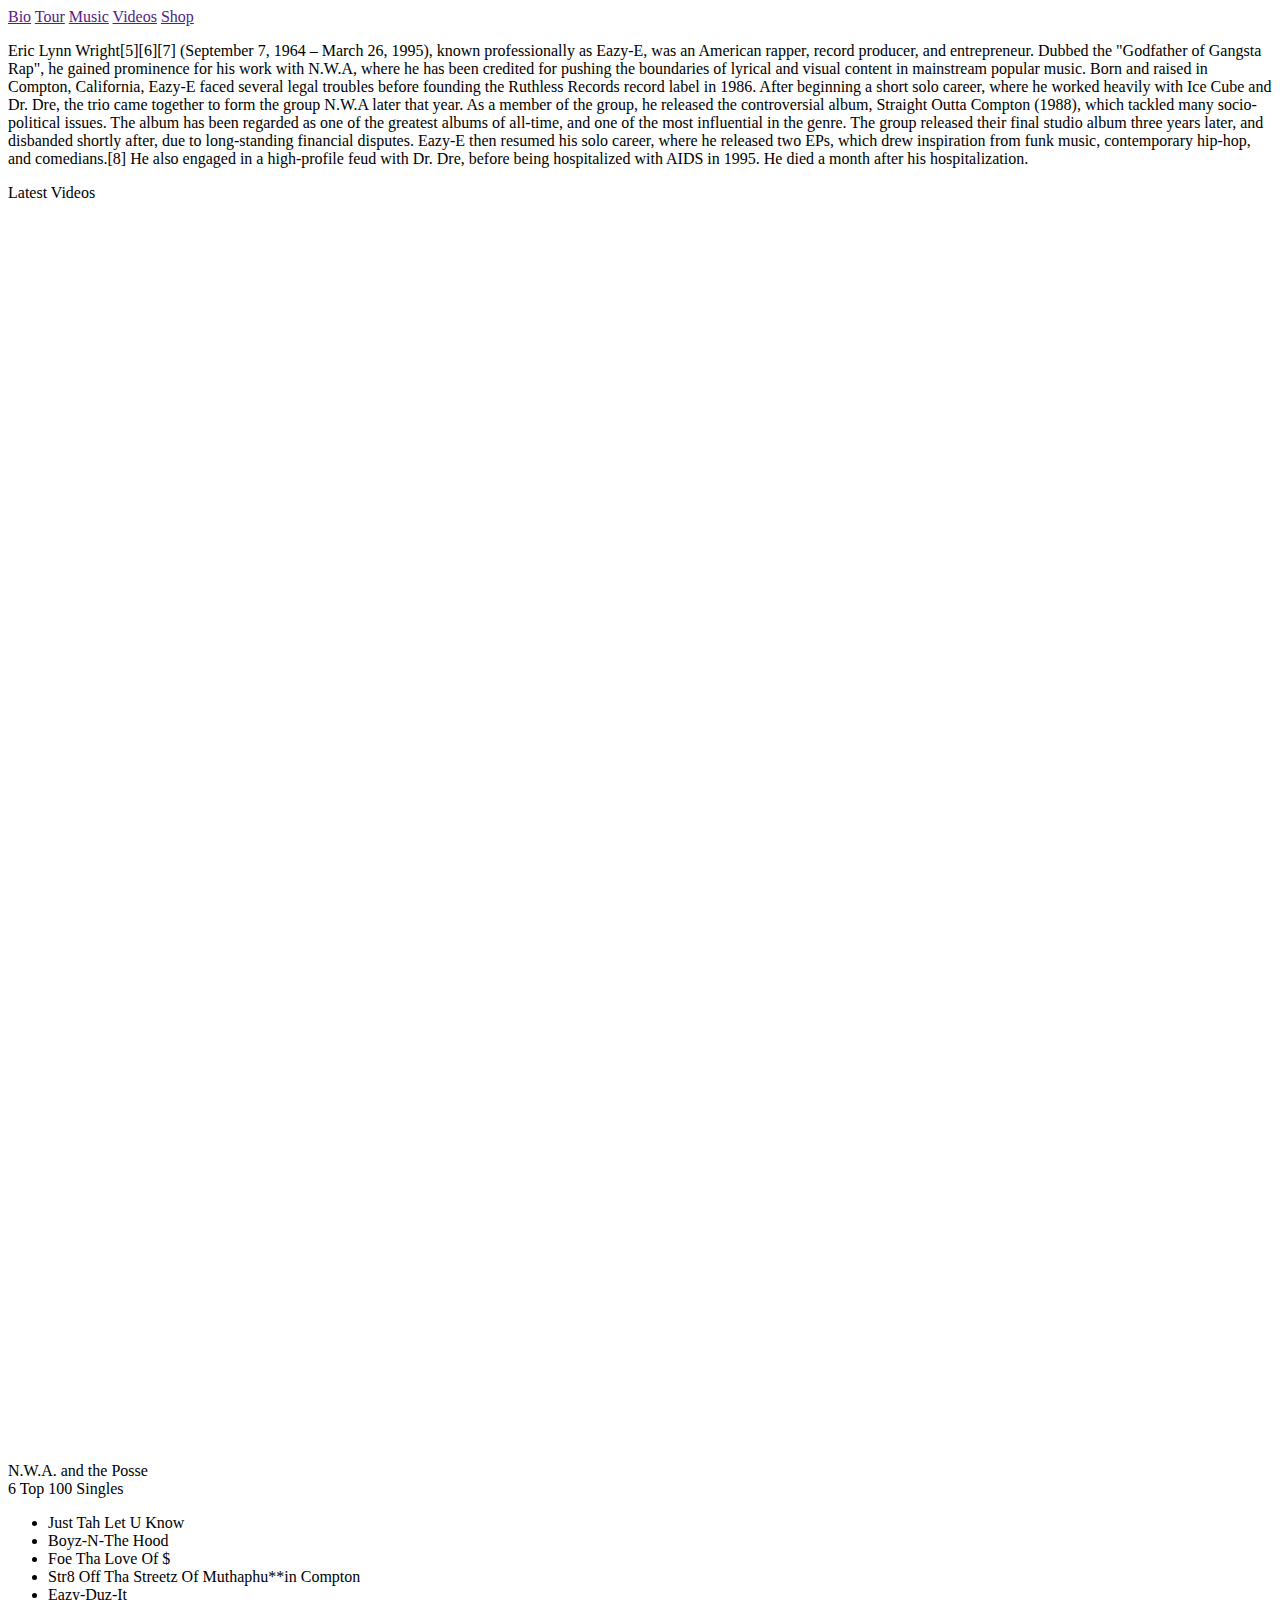
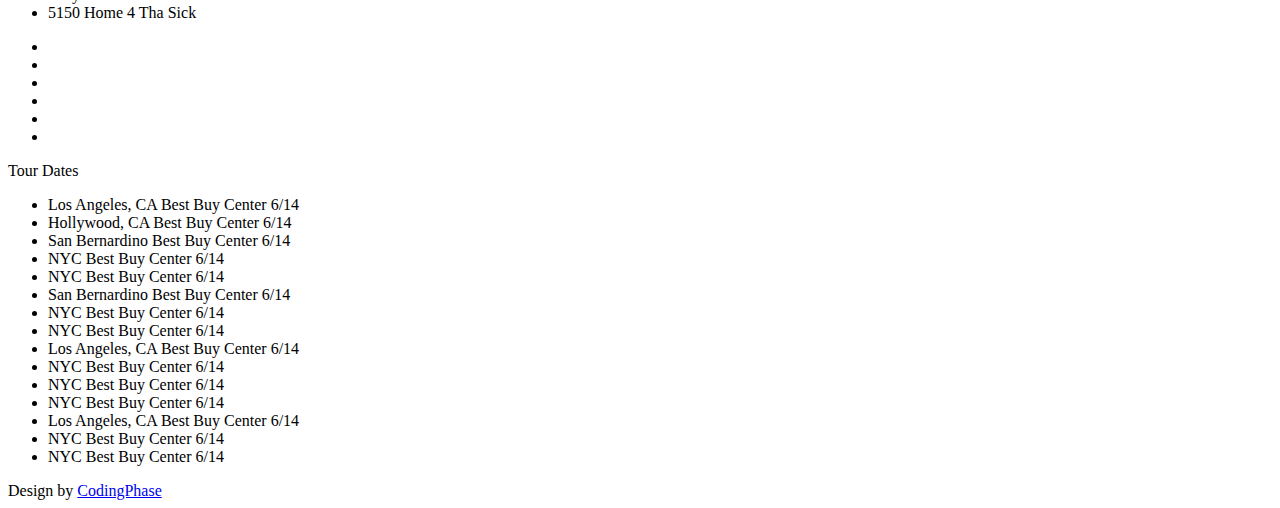
==== index.html @ 174a14e5 "Update and rename easy-e.html to index.html" ====
<!-- <!DOCTYPE html> -->
<html>

<head>
  <meta charset="utf-8">
  <title>EASY E</title>
  <meta name="viewport" content="width=device-width, initial-scale=1">
  <link rel="icon" type="image/gif" href="logo.png"/>
  <link rel="stylesheet" href="main.css">
  <link rel="stylesheet" href="styles.css">
  
  

</head>

<body>
	<header>
		<div class="logo">
			<a href=""><img src="logo.png" alt=""></a>
		</div>
		<nav>
			<a href="">Bio</a>
			<a href="">Tour</a>
			<a href="">Music</a>
			<a href="">Videos</a>
			<a href="">Shop</a>
		</nav>
	</header>
  <section id="top-section">
  	<div class="bluredbg"></div>
  	<div class="floating-img">
  		<div class="tekashi-img">
  		<img src="1.png" alt="">
  	 </div>
  	</div>

  </section>
  <section id=bio>
  	<div class="container">
  		<p>Eric Lynn Wright[5][6][7] (September 7, 1964 – March 26, 1995), known professionally as Eazy-E, was an American rapper, record producer, and entrepreneur. Dubbed the "Godfather of Gangsta Rap", he gained prominence for his work with N.W.A, where he has been credited for pushing the boundaries of lyrical and visual content in mainstream popular music.

      Born and raised in Compton, California, Eazy-E faced several legal troubles before founding the Ruthless Records record label in 1986. After beginning a short solo career, where he worked heavily with Ice Cube and Dr. Dre, the trio came together to form the group N.W.A later that year. As a member of the group, he released the controversial album, Straight Outta Compton (1988), which tackled many socio-political issues. The album has been regarded as one of the greatest albums of all-time, and one of the most influential in the genre. The group released their final studio album three years later, and disbanded shortly after, due to long-standing financial disputes.

      Eazy-E then resumed his solo career, where he released two EPs, which drew inspiration from funk music, contemporary hip-hop, and comedians.[8] He also engaged in a high-profile feud with Dr. Dre, before being hospitalized with AIDS in 1995. He died a month after his hospitalization.</p>
  	<div class="logo-centered">
  		<img src="../../img/logo.png" alt="">
  	</div>
  	</div>
  </section>
  <section id="media">
  	<div class="container">
  		<div class="title">Latest Videos</div>
  	<div class="videos">
  		<div class="video">
        <iframe width="560" height="315" src="https://www.youtube.com/embed/fJuapp9SORA" frameborder="0" allow="accelerometer; autoplay; encrypted-media; gyroscope; picture-in-picture" allowfullscreen></iframe>
  		</div>
  		<div class="video">
  			<iframe width="560" height="315" src="https://www.youtube.com/embed/Igxl7YtS1vQ" frameborder="0" allow="accelerometer; autoplay; encrypted-media; gyroscope; picture-in-picture" allowfullscreen></iframe>
  		</div>
  		<div class="video">
  			<iframe width="560" height="315" src="https://www.youtube.com/embed/Oce5jk3fz_8" frameborder="0" allow="accelerometer; autoplay; encrypted-media; gyroscope; picture-in-picture" allowfullscreen></iframe>
  		</div>
  		<div class="video">
  			<iframe width="560" height="315" src="https://www.youtube.com/embed/TMZi25Pq3T8" frameborder="0" allow="accelerometer; autoplay; encrypted-media; gyroscope; picture-in-picture" allowfullscreen></iframe>
  		</div>
  	</div>
  	</div>
  </section>
  <section id="music">
  	<div class="bluredbg">
  	</div>
  	<div class="container">
  		<div class="info">
  		<div class="title">
  			 N.W.A. and the Posse
  		</div>
  		<div class="sub-title">
  			6 Top 100 Singles
  		</div>
  		<ul class="singles">
  			<li>Just Tah Let U Know</li>
  			<li>Boyz-N-The Hood</li>
  			<li>Foe Tha Love Of $</li>
  			<li>Str8 Off Tha Streetz Of Muthaphu**in Compton
        </li>
  			<li>Eazy-Duz-It</li>
  			<li>5150 Home 4 Tha Sick
        </li>
  		</ul>
  		<ul class="logos">
  			<li><img src="https://b8dc26f18050b3315e3d-25699625cd604ffbdd1a1ecb34531b42.ssl.cf3.rackcdn.com/images/music-service_artiststore.svg" alt=""></li>
  			<li><img src="https://b8dc26f18050b3315e3d-25699625cd604ffbdd1a1ecb34531b42.ssl.cf3.rackcdn.com/images/music-service_itunes.svg" alt=""></li>
  			<li><img src="https://b8dc26f18050b3315e3d-25699625cd604ffbdd1a1ecb34531b42.ssl.cf3.rackcdn.com/images/music-service_spotify.svg" alt=""></li>
  			<li><img src="https://b8dc26f18050b3315e3d-25699625cd604ffbdd1a1ecb34531b42.ssl.cf3.rackcdn.com/images/music-service_applemusic.svg" alt=""></li>
  			<li><img src="https://b8dc26f18050b3315e3d-25699625cd604ffbdd1a1ecb34531b42.ssl.cf3.rackcdn.com/images/music-service_amazonmp3.svg" alt=""></li>
  			<li><img src="https://b8dc26f18050b3315e3d-25699625cd604ffbdd1a1ecb34531b42.ssl.cf3.rackcdn.com/images/music-service_tidal.svg" alt=""></li>
  		</ul>
  	</div>
  	<div class="album-cover">
  		<img src="album.jpg" alt="">
  	</div>
  </section>
  <section id="tour">
  	<div class="top-img"></div>
  	<div class="container">
  		<div class="tourdates">
  		<div class="title">
  			Tour Dates
  		</div>
  		<ul class="dates">
  			<li>
  				<span class="city">Los Angeles, CA</span>
  				<span class="location">Best Buy Center</span>
  				<span class="date">6/14</span>
  			</li>
  			<li>
  				<span class="city">Hollywood, CA</span>
  				<span class="location">Best Buy Center</span>
  				<span class="date">6/14</span>
  			</li>
  			<li>
  				<span class="city">San Bernardino</span>
  				<span class="location">Best Buy Center</span>
  				<span class="date">6/14</span>
  			</li>
  			<li>
  				<span class="city">NYC</span>
  				<span class="location">Best Buy Center</span>
  				<span class="date">6/14</span>
  			</li>
  			<li>
  				<span class="city">NYC</span>
  				<span class="location">Best Buy Center</span>
  				<span class="date">6/14</span>
  			</li>
  			<li>
  				<span class="city">San Bernardino</span>
  				<span class="location">Best Buy Center</span>
  				<span class="date">6/14</span>
  			</li>
  			<li>
  				<span class="city">NYC</span>
  				<span class="location">Best Buy Center</span>
  				<span class="date">6/14</span>
  			</li>
  			<li>
  				<span class="city">NYC</span>
  				<span class="location">Best Buy Center</span>
  				<span class="date">6/14</span>
  			</li>
  			<li>
  				<span class="city">Los Angeles, CA</span>
  				<span class="location">Best Buy Center</span>
  				<span class="date">6/14</span>
  			</li>
  			<li>
  				<span class="city">NYC</span>
  				<span class="location">Best Buy Center</span>
  				<span class="date">6/14</span>
  			</li>
  			<li>
  				<span class="city">NYC</span>
  				<span class="location">Best Buy Center</span>
  				<span class="date">6/14</span>
  			</li>
  			<li>
  				<span class="city">NYC</span>
  				<span class="location">Best Buy Center</span>
  				<span class="date">6/14</span>
  			</li>
  			<li>
  				<span class="city">Los Angeles, CA</span>
  				<span class="location">Best Buy Center</span>
  				<span class="date">6/14</spsan>
  			</li>
  			<li>
  				<span class="city">NYC</span>
  				<span class="location">Best Buy Center</span>
  				<span class="date">6/14</span>
  			</li>
  			<li>
  				<span class="city">NYC</span>
  				<span class="location">Best Buy Center</span>
  				<span class="date">6/14</span>
  			</li>
  		</ul>
  	</div>
  	</div>
  	</div>
  </section>
  <footer>
  	<img src="logo.png" alt="">
  	<div>
  	Design by <a href="http://www.codingphase.com">CodingPhase</a
  	</div>
  </footer>
 

</body>

</html>
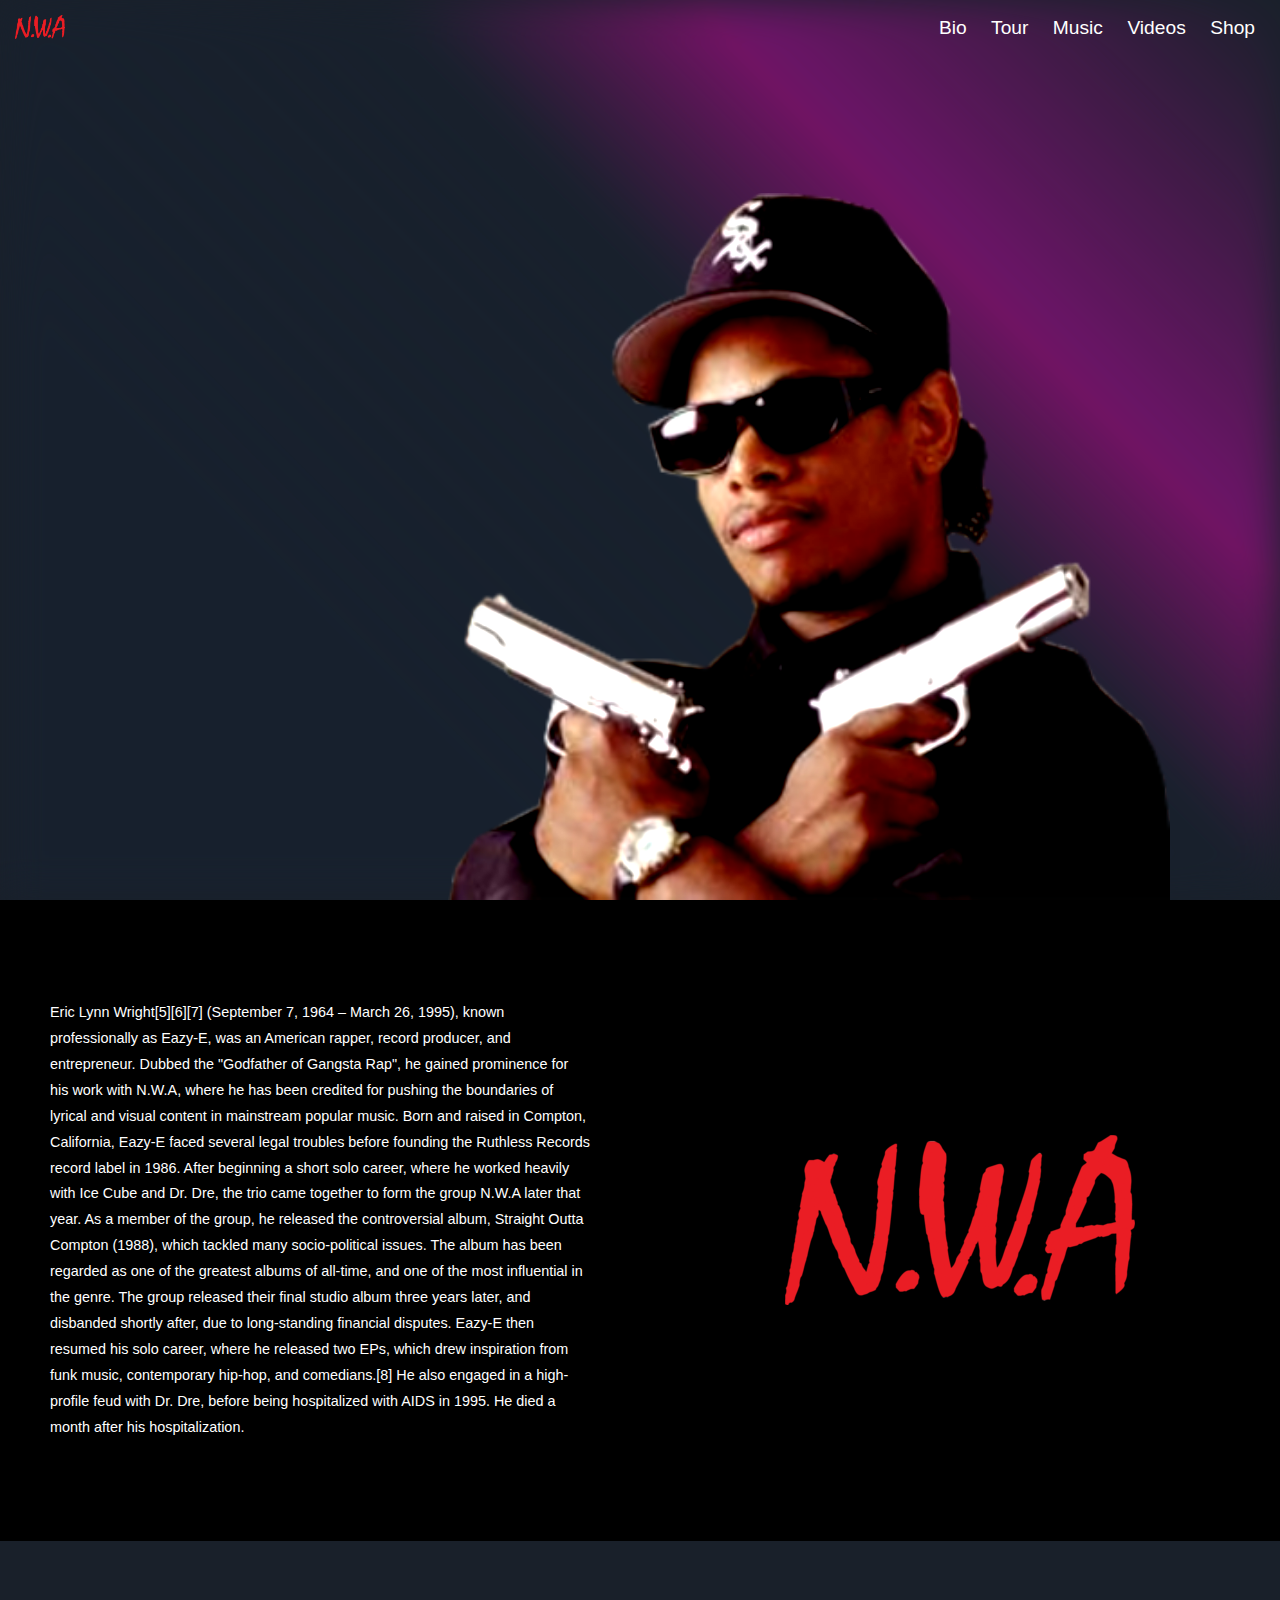
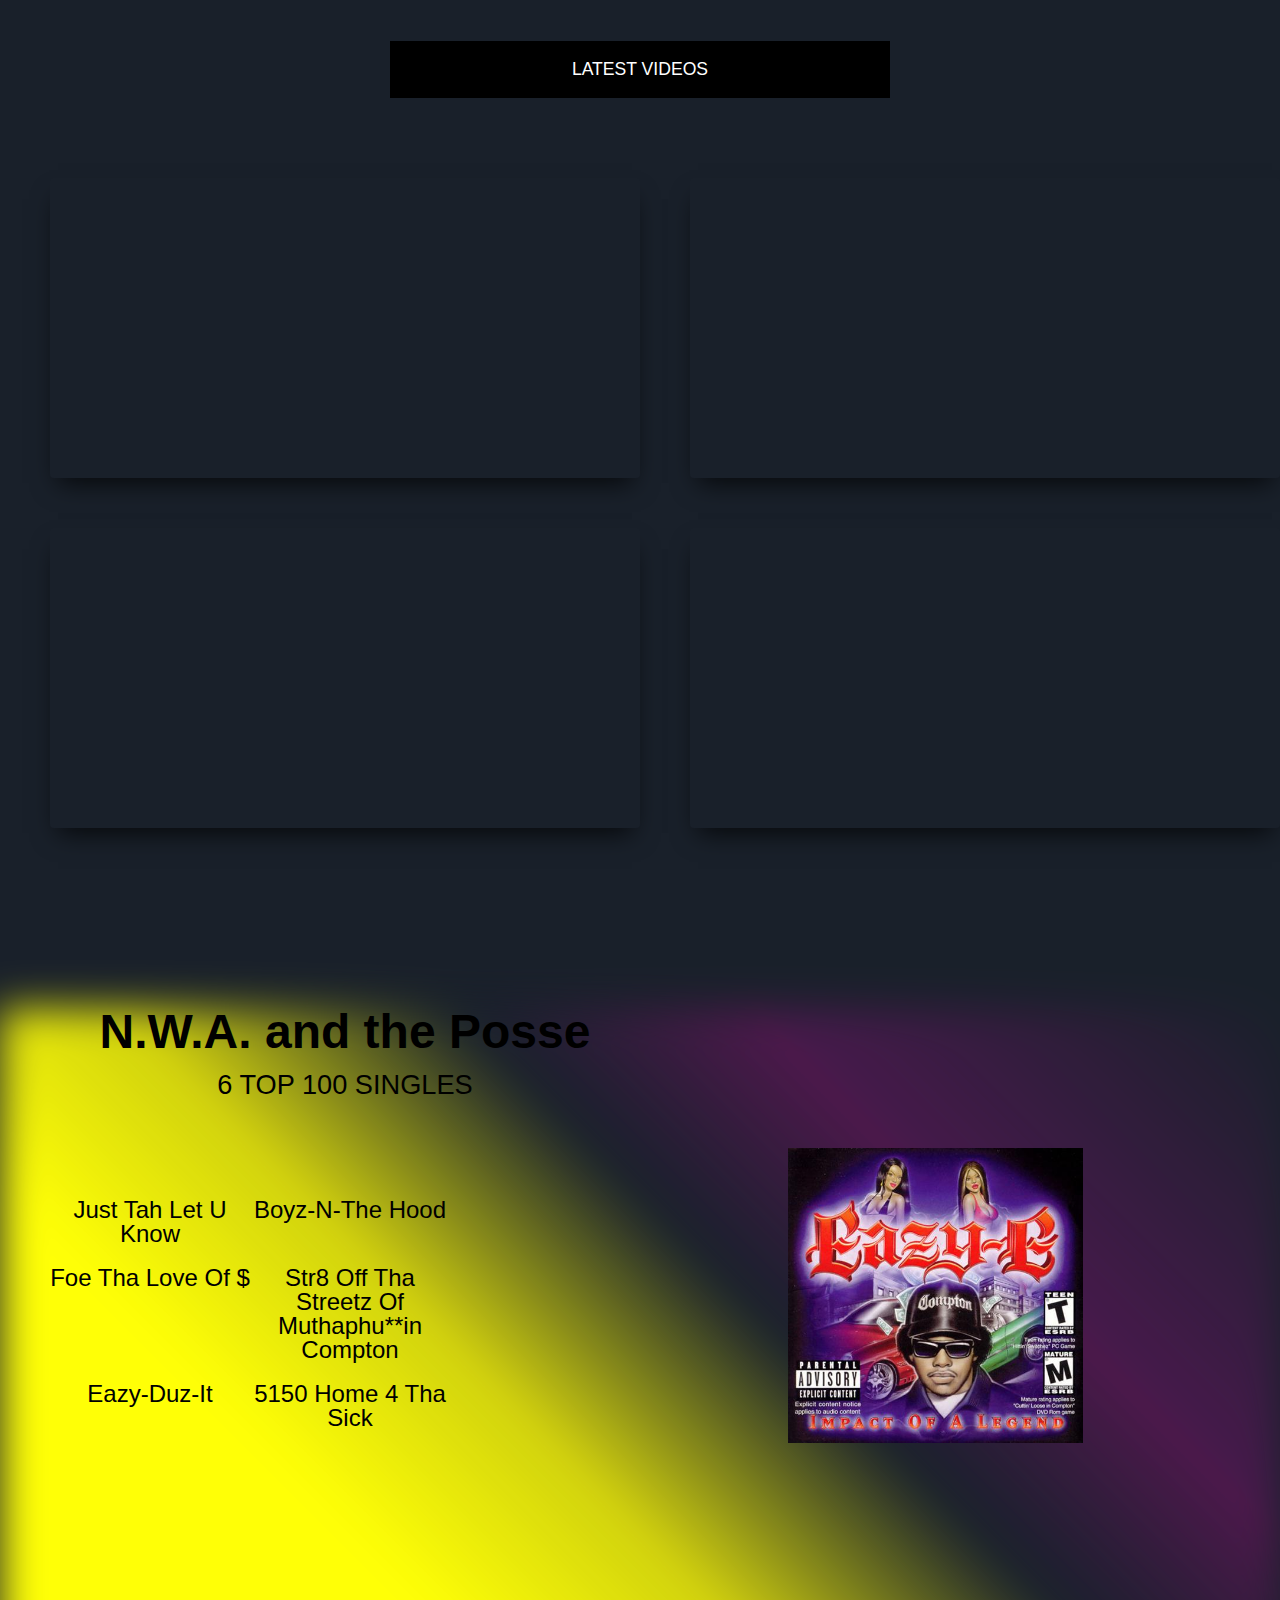
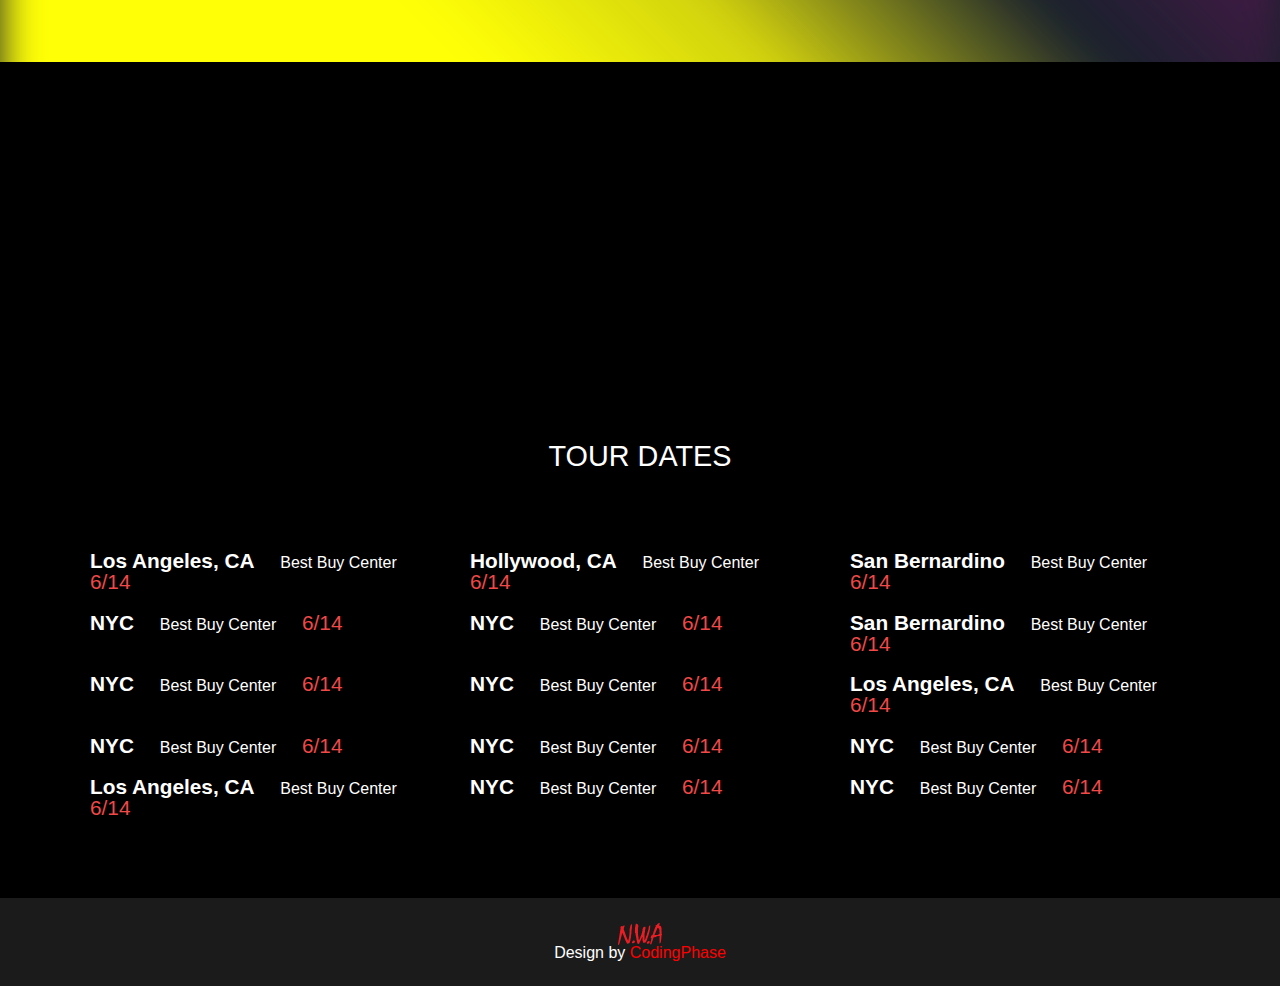
==== commit 3d7e3894: "Update index.html" ====
--- a/index.html
+++ b/index.html
@@ -5,7 +5,7 @@
   <meta charset="utf-8">
   <title>EASY E</title>
   <meta name="viewport" content="width=device-width, initial-scale=1">
-  <link rel="icon" type="image/gif" href="logo.png"/>
+  <link rel="icon" type="image/gif" href="sass/logo.png"/>
   <link rel="stylesheet" href="main.css">
   <link rel="stylesheet" href="styles.css">
   
@@ -16,7 +16,7 @@
 <body>
 	<header>
 		<div class="logo">
-			<a href=""><img src="logo.png" alt=""></a>
+			<a href=""><img src="sass/logo.png" alt=""></a>
 		</div>
 		<nav>
 			<a href="">Bio</a>
@@ -30,7 +30,7 @@
   	<div class="bluredbg"></div>
   	<div class="floating-img">
   		<div class="tekashi-img">
-  		<img src="1.png" alt="">
+  		<img src="sass/1.png" alt="">
   	 </div>
   	</div>
 
@@ -43,7 +43,7 @@
 
       Eazy-E then resumed his solo career, where he released two EPs, which drew inspiration from funk music, contemporary hip-hop, and comedians.[8] He also engaged in a high-profile feud with Dr. Dre, before being hospitalized with AIDS in 1995. He died a month after his hospitalization.</p>
   	<div class="logo-centered">
-  		<img src="../../img/logo.png" alt="">
+  		<img src="sass/logo.png" alt="">
   	</div>
   	</div>
   </section>
@@ -97,7 +97,7 @@
   		</ul>
   	</div>
   	<div class="album-cover">
-  		<img src="album.jpg" alt="">
+  		<img src="sass/album.jpg" alt="">
   	</div>
   </section>
   <section id="tour">
@@ -189,7 +189,7 @@
   	</div>
   </section>
   <footer>
-  	<img src="logo.png" alt="">
+  	<img src="sass/logo.png" alt="">
   	<div>
   	Design by <a href="http://www.codingphase.com">CodingPhase</a
   	</div>
--- a/styles.css
+++ b/styles.css
@@ -0,0 +1,362 @@
+@import url("https://fonts.googleapis.com/css?family=Roboto:100,300,400,500,700");
+/* http://meyerweb.com/eric/tools/css/reset/ 
+   v2.0 | 20110126
+   License: none (public domain)
+*/
+* {
+  box-sizing: border-box;
+}
+
+html, body, div, span, applet, object, iframe,
+h1, h2, h3, h4, h5, h6, p, blockquote, pre,
+a, abbr, acronym, address, big, cite, code,
+del, dfn, em, img, ins, kbd, q, s, samp,
+small, strike, strong, sub, sup, tt, var,
+b, u, i, center,
+dl, dt, dd, ol, ul, li,
+fieldset, form, label, legend,
+table, caption, tbody, tfoot, thead, tr, th, td,
+article, aside, canvas, details, embed,
+figure, figcaption, footer, header, hgroup,
+menu, nav, output, ruby, section, summary,
+time, mark, audio, video {
+  margin: 0;
+  padding: 0;
+  border: 0;
+  font-size: 100%;
+  font: inherit;
+  vertical-align: baseline;
+  font-family: "Open Sans", sans-serif;
+}
+
+/* HTML5 display-role reset for older browsers */
+article, aside, details, figcaption, figure,
+footer, header, hgroup, menu, nav, section {
+  display: block;
+}
+
+body {
+  line-height: 1;
+}
+
+ol, ul {
+  list-style: none;
+}
+
+blockquote, q {
+  quotes: none;
+}
+
+blockquote:before, blockquote:after,
+q:before, q:after {
+  content: "";
+  content: none;
+}
+
+table {
+  border-collapse: collapse;
+  border-spacing: 0;
+}
+
+* {
+  box-sizing: border-box;
+}
+
+body {
+  font-family: "Roboto", sans-serif;
+  background: #19202a;
+}
+
+header {
+  position: absolute;
+  z-index: 3;
+  padding: 15px;
+  display: flex;
+  width: 100%;
+  justify-content: space-between;
+}
+
+header .logo img {
+  width: 50px;
+}
+
+header img {
+  width: 100%;
+}
+
+header nav {
+  align-self: center;
+}
+
+header nav a {
+  color: white;
+  text-decoration: none;
+  font-size: 1.2rem;
+  font-weight: 300;
+  padding: 0 10px;
+}
+
+#top-section {
+  position: relative;
+  height: 100vh;
+}
+
+#top-section .bluredbg {
+  background-image: linear-gradient(45deg, #19202a 0%, #19202a 28%, rgba(25, 32, 42, 0.97) 30%, rgba(25, 32, 42, 0.8) 42%, rgba(25, 32, 42, 0.57) 59%, rgba(237, 11, 180, 0.36) 74%, rgba(125, 185, 232, 0) 100%), url("/img/top.jpg");
+  background-size: cover;
+  height: 100vh;
+  width: 100%;
+  filter: blur(20px) saturate(130%);
+  position: absolute;
+  z-index: 1;
+}
+
+#top-section .tekashi-img {
+  width: 30%;
+  filter: contrast(150%);
+}
+
+#top-section .tekashi-img img {
+  width: 188%;
+}
+
+#top-section .floating-img {
+  position: absolute;
+  z-index: 2;
+  width: 100%;
+  height: 100vh;
+  display: flex;
+  justify-content: center;
+  align-items: flex-end;
+}
+
+#bio {
+  padding: 100px 0;
+  background: black;
+  position: relative;
+  z-index: 3;
+}
+
+.container {
+  max-width: 1400px;
+  margin: 0 auto;
+}
+
+#bio .container {
+  display: flex;
+}
+
+#bio p {
+  width: 50%;
+  line-height: 1.8;
+  font-size: 0.9rem;
+  color: white;
+  padding: 0 50px;
+}
+
+#bio .logo-centered {
+  display: flex;
+  justify-content: center;
+  align-items: center;
+  width: 50%;
+  padding: 0 50px;
+}
+
+#media {
+  padding: 100px 0;
+  background-image: url("bandana.jpeg");
+  background-size: cover;
+}
+
+#media .title {
+  background: black;
+  font-size: 1.1rem;
+  font-weight: 300;
+  text-transform: uppercase;
+  padding: 20px;
+  text-align: center;
+  width: 100%;
+  max-width: 500px;
+  margin: 0 auto;
+  color: white;
+}
+
+#media .videos {
+  padding: 80px 50px 0;
+  display: grid;
+  grid-template-columns: 50% 50%;
+  grid-gap: 50px;
+}
+
+#media .video {
+  border-radius: 4px;
+  overflow: hidden;
+  height: 300px;
+  -webkit-box-shadow: 0px 13px 24px -8px rgba(0, 0, 0, 0.75);
+  -moz-box-shadow: 0px 13px 24px -8px rgba(0, 0, 0, 0.75);
+  box-shadow: 0px 13px 24px -8px rgba(0, 0, 0, 0.75);
+}
+
+#media .video iframe {
+  height: 100%;
+}
+
+#music {
+  padding: 80px 0;
+  position: relative;
+}
+
+#music .bluredbg {
+  background-image: linear-gradient(45deg, #fffd3c 0%, #fffd3c 28%, rgba(255, 253, 60, 0.97) 30%, rgba(255, 253, 60, 0.8) 42%, rgba(25, 32, 42, 0.57) 59%, rgba(237, 11, 180, 0.2) 74%, rgba(125, 185, 232, 0) 100%), url("/img/album69.jpg");
+  background-size: cover;
+  height: 100%;
+  width: 100%;
+  filter: blur(20px) saturate(130%);
+  position: absolute;
+  z-index: 1;
+}
+
+#music .container {
+  display: flex;
+  padding: 0 50px;
+  position: relative;
+  z-index: 3;
+}
+
+#music .info {
+  width: 50%;
+  display: flex;
+  flex-direction: column;
+  justify-content: center;
+}
+
+#music .info .title {
+  font-size: 3rem;
+  font-weight: 700;
+  text-align: center;
+  margin-bottom: 15px;
+}
+
+#music .info .sub-title {
+  font-size: 1.7rem;
+  font-weight: 500;
+  text-align: center;
+  text-transform: uppercase;
+  margin-bottom: 100px;
+}
+
+#music .info .singles {
+  width: 400px;
+  display: grid;
+  grid-template-columns: 50% 50%;
+  margin-bottom: 80px;
+}
+
+#music .info .logos {
+  display: grid;
+  grid-template-columns: repeat(3, 1fr);
+  grid-gap: 20px;
+  list-style-type: none;
+}
+
+#music .info .singles li {
+  font-size: 1.5rem;
+  font-weight: 300;
+  text-align: center;
+  margin-bottom: 20px;
+  list-style-type: none;
+}
+
+#music .album-cover {
+  width: 50%;
+  display: flex;
+  justify-content: center;
+  align-items: center;
+}
+
+#music .album-cover img {
+  width: 50%;
+}
+
+#tour {
+  background: black;
+  position: relative;
+  z-index: 4;
+}
+
+#tour .top-img {
+  background-image: url("group.png");
+  height: 300px;
+  background-repeat: no-repeat;
+  background-size: cover;
+  background-position: center center;
+  filter: saturate(0%) contrast(150%);
+  position: relative;
+}
+
+footer {
+  background: #1b1b1b;
+  position: relative;
+  z-index: 4;
+  padding: 25px;
+  text-align: center;
+  color: white;
+}
+
+footer img {
+  max-width: 45px;
+}
+
+footer a {
+  color: red;
+  text-decoration: none;
+}
+
+#tour .tourdates {
+  background: black;
+  display: flex;
+  flex-direction: column;
+  justify-content: center;
+  align-items: center;
+  padding: 80px;
+}
+
+#tour .tourdates .title {
+  text-align: center;
+  color: white;
+  text-transform: uppercase;
+  font-size: 1.8rem;
+  margin: 0 0 80px;
+}
+
+#tour .tourdates .dates {
+  display: grid;
+  grid-template-columns: repeat(3, 1fr);
+  grid-gap: 20px;
+}
+
+#tour .tourdates .dates li {
+  color: white;
+  font-size: 1.3rem;
+  list-style-type: none;
+}
+
+#tour .tourdates .dates li span {
+  padding: 0 10px;
+}
+
+#tour .tourdates .dates li .city {
+  font-weight: 700;
+}
+
+#tour .tourdates .dates li .location {
+  font-weight: 300;
+  font-size: 1rem;
+}
+
+#tour .tourdates .dates li .date {
+  font-weight: 500;
+  color: #f14848;
+}
+
+/*# sourceMappingURL=easye.css.map */
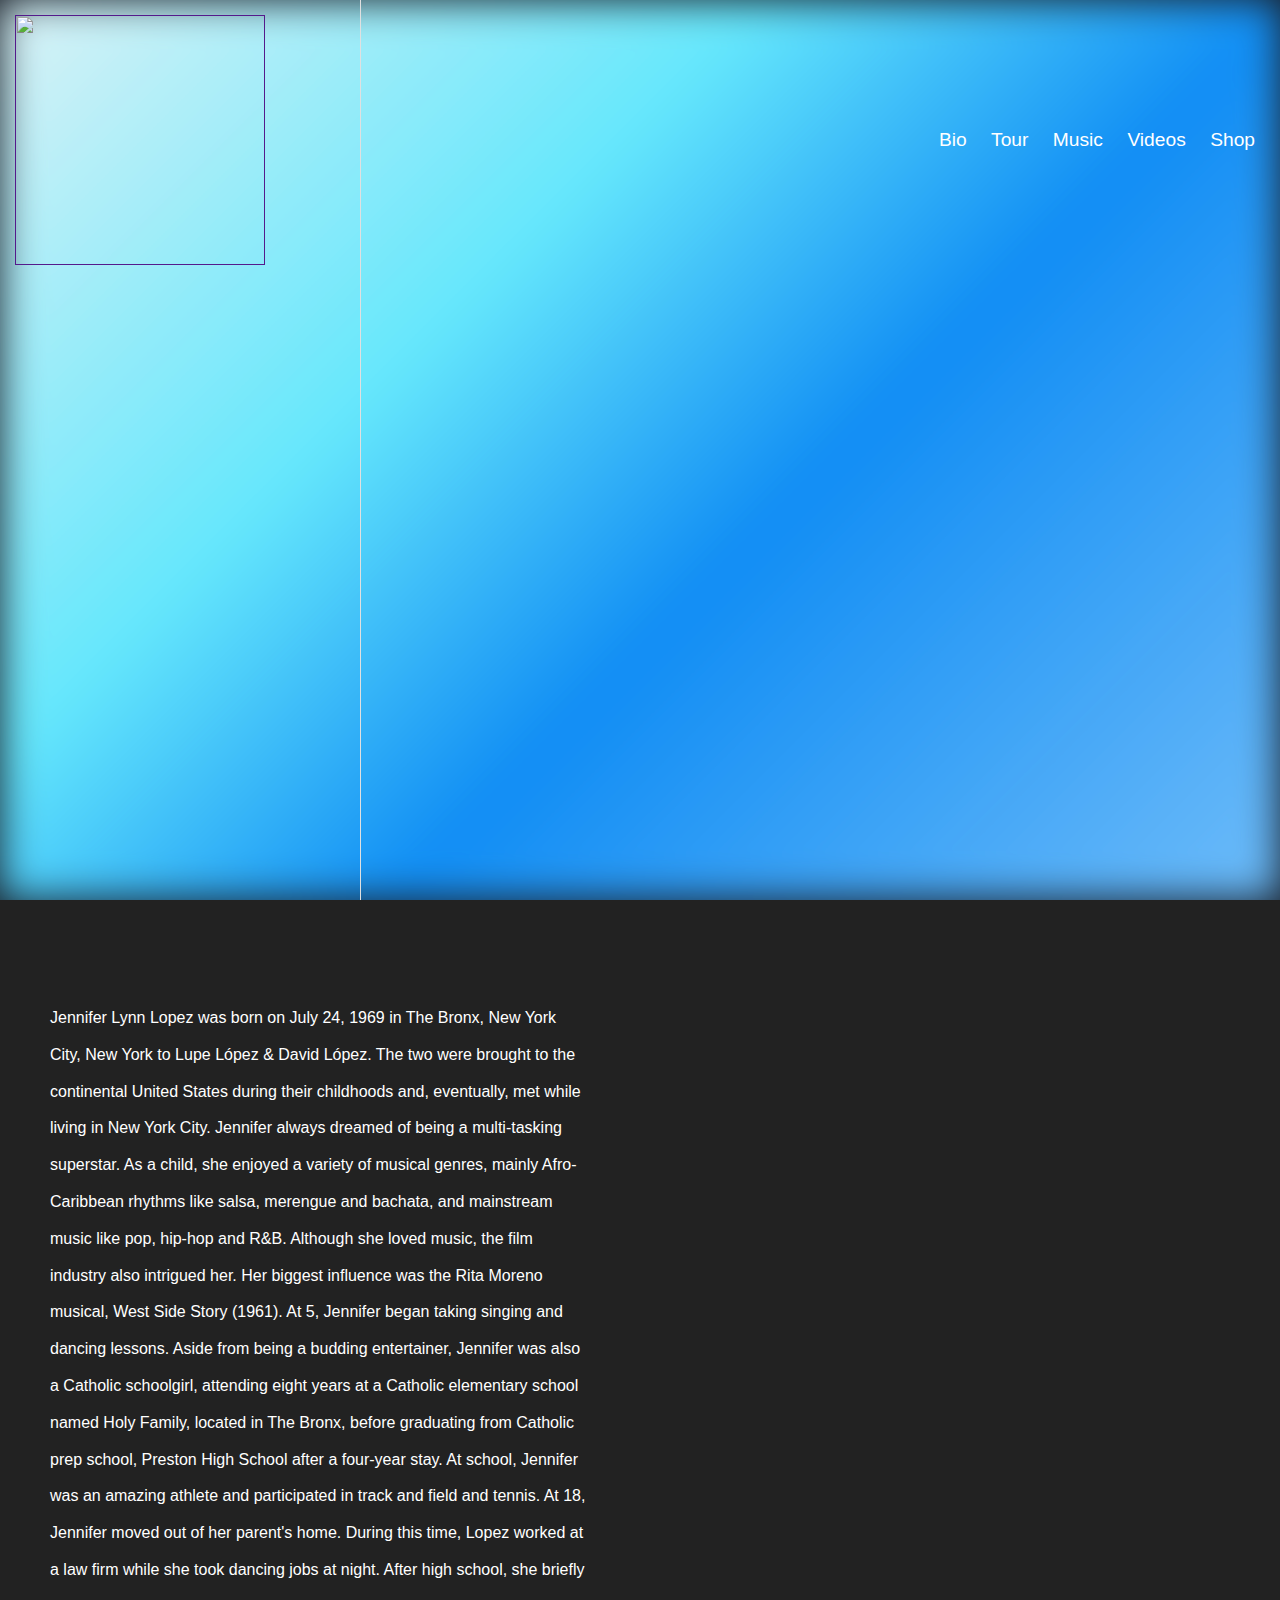
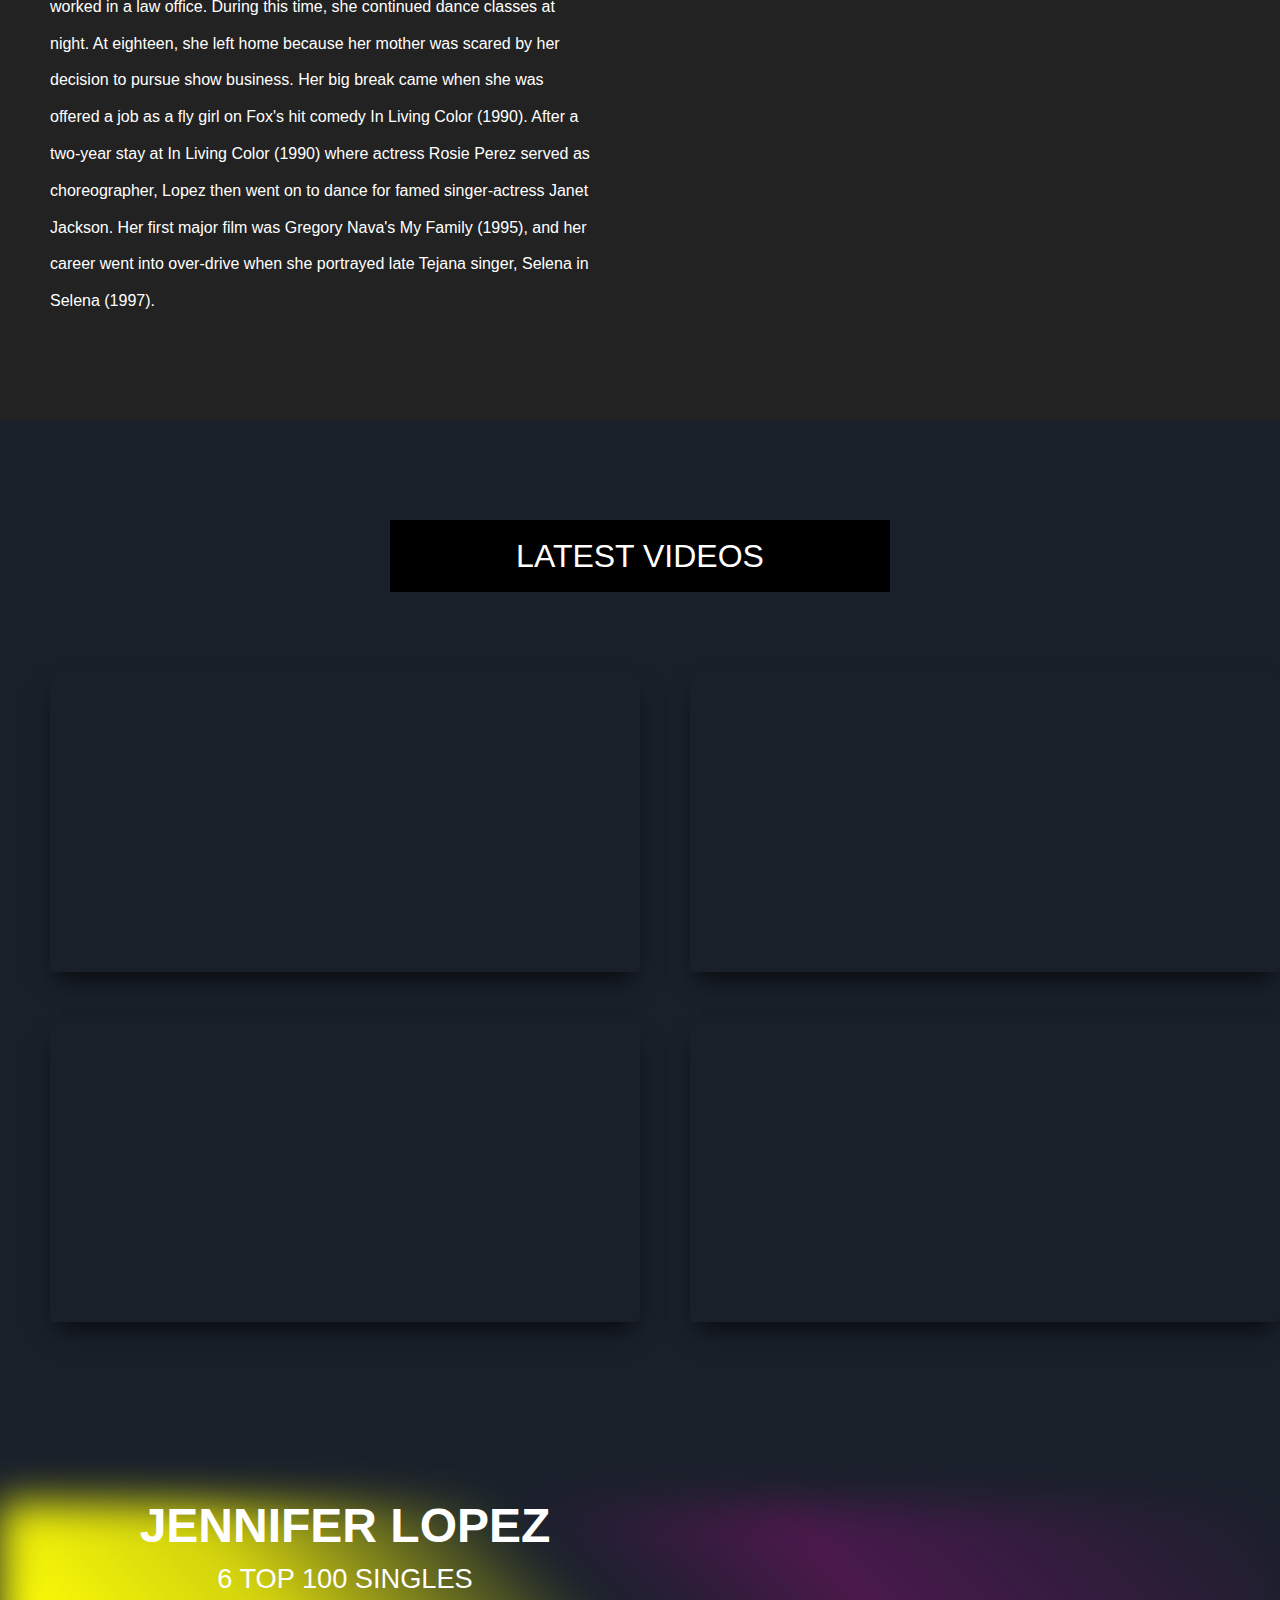
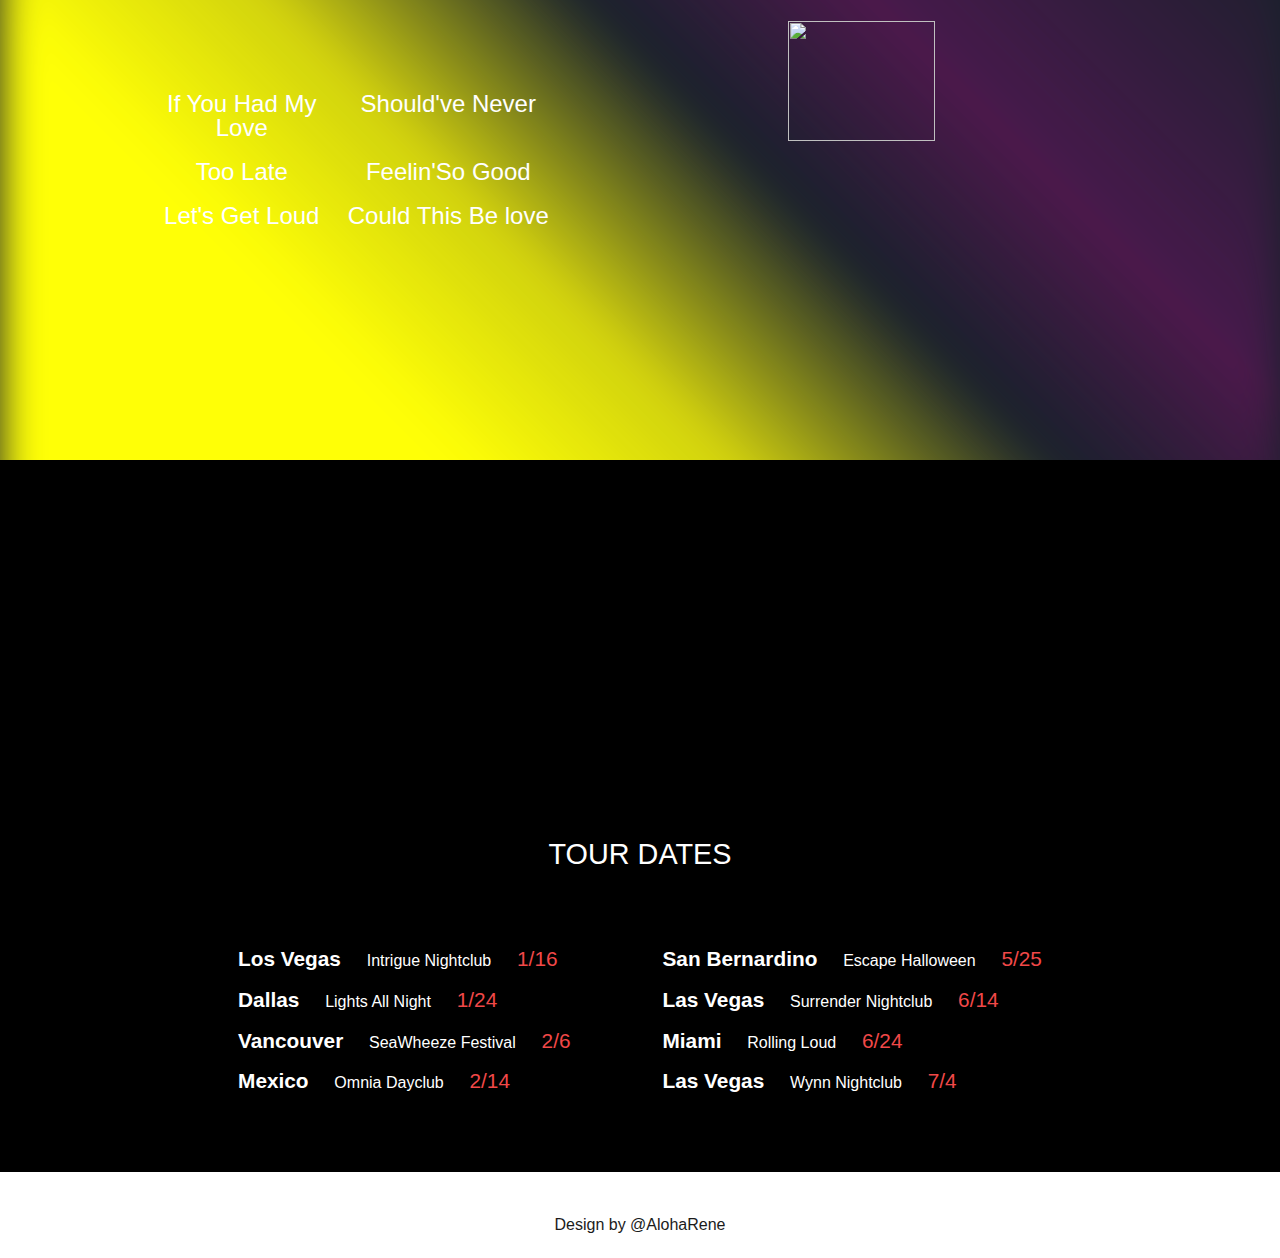
==== commit 550d268e: "change of artist on music site" ====
--- a/index.html
+++ b/index.html
@@ -3,9 +3,9 @@
 
 <head>
   <meta charset="utf-8">
-  <title>EASY E</title>
+  <title>HOME | Jennifer Lopez</title>
   <meta name="viewport" content="width=device-width, initial-scale=1">
-  <link rel="icon" type="image/gif" href="sass/logo.png"/>
+  <link rel="icon" type="image/gif" href="sass/jLo-logo.webp"/>
   <link rel="stylesheet" href="main.css">
   <link rel="stylesheet" href="styles.css">
   
@@ -16,7 +16,7 @@
 <body>
 	<header>
 		<div class="logo">
-			<a href=""><img src="sass/logo.png" alt=""></a>
+			<a href=""><img src="https://i.postimg.cc/jjs24KbW/jLo-logo.webp" alt=""></a>
 		</div>
 		<nav>
 			<a href="">Bio</a>
@@ -30,20 +30,20 @@
   	<div class="bluredbg"></div>
   	<div class="floating-img">
   		<div class="tekashi-img">
-  		<img src="sass/1.png" alt="">
+  		<img src="https://static.wixstatic.com/media/cca092_e394add7858e4c45b3991082cd7292ea~mv2.jpg/v1/fill/w_1745,h_1745,al_c,q_90,usm_0.66_1.00_0.01/JL%20Pool%204%20copy.webp" alt="">
   	 </div>
   	</div>
 
   </section>
   <section id=bio>
   	<div class="container">
-  		<p>Eric Lynn Wright[5][6][7] (September 7, 1964 – March 26, 1995), known professionally as Eazy-E, was an American rapper, record producer, and entrepreneur. Dubbed the "Godfather of Gangsta Rap", he gained prominence for his work with N.W.A, where he has been credited for pushing the boundaries of lyrical and visual content in mainstream popular music.
+  		<p>Jennifer Lynn Lopez was born on July 24, 1969 in The Bronx, New York City, New York to Lupe López & David López. The two were brought to the continental United States during their childhoods and, eventually, met while living in New York City.
 
-      Born and raised in Compton, California, Eazy-E faced several legal troubles before founding the Ruthless Records record label in 1986. After beginning a short solo career, where he worked heavily with Ice Cube and Dr. Dre, the trio came together to form the group N.W.A later that year. As a member of the group, he released the controversial album, Straight Outta Compton (1988), which tackled many socio-political issues. The album has been regarded as one of the greatest albums of all-time, and one of the most influential in the genre. The group released their final studio album three years later, and disbanded shortly after, due to long-standing financial disputes.
-
-      Eazy-E then resumed his solo career, where he released two EPs, which drew inspiration from funk music, contemporary hip-hop, and comedians.[8] He also engaged in a high-profile feud with Dr. Dre, before being hospitalized with AIDS in 1995. He died a month after his hospitalization.</p>
+			Jennifer always dreamed of being a multi-tasking superstar. As a child, she enjoyed a variety of musical genres, mainly Afro-Caribbean rhythms like salsa, merengue and bachata, and mainstream music like pop, hip-hop and R&B. Although she loved music, the film industry also intrigued her. Her biggest influence was the Rita Moreno musical, West Side Story (1961). At 5, Jennifer began taking singing and dancing lessons. Aside from being a budding entertainer, Jennifer was also a Catholic schoolgirl, attending eight years at a Catholic elementary school named Holy Family, located in The Bronx, before graduating from Catholic prep school, Preston High School after a four-year stay. At school, Jennifer was an amazing athlete and participated in track and field and tennis. At 18, Jennifer moved out of her parent's home. During this time, Lopez worked at a law firm while she took dancing jobs at night.
+			
+			After high school, she briefly worked in a law office. During this time, she continued dance classes at night. At eighteen, she left home because her mother was scared by her decision to pursue show business. Her big break came when she was offered a job as a fly girl on Fox's hit comedy In Living Color (1990). After a two-year stay at In Living Color (1990) where actress Rosie Perez served as choreographer, Lopez then went on to dance for famed singer-actress Janet Jackson. Her first major film was Gregory Nava's My Family (1995), and her career went into over-drive when she portrayed late Tejana singer, Selena in Selena (1997).</p>
   	<div class="logo-centered">
-  		<img src="sass/logo.png" alt="">
+  		<img src="https://i.postimg.cc/BQT1TmKV/j-Lo-El-Paso.webp" alt="">
   	</div>
   	</div>
   </section>
@@ -52,16 +52,16 @@
   		<div class="title">Latest Videos</div>
   	<div class="videos">
   		<div class="video">
-        <iframe width="560" height="315" src="https://www.youtube.com/embed/fJuapp9SORA" frameborder="0" allow="accelerometer; autoplay; encrypted-media; gyroscope; picture-in-picture" allowfullscreen></iframe>
+			<iframe width="560" height="315" src="https://www.youtube.com/embed/SPtywMQMymI" title="YouTube video player" frameborder="0" allow="accelerometer; autoplay; clipboard-write; encrypted-media; gyroscope; picture-in-picture" allowfullscreen></iframe>
   		</div>
   		<div class="video">
-  			<iframe width="560" height="315" src="https://www.youtube.com/embed/Igxl7YtS1vQ" frameborder="0" allow="accelerometer; autoplay; encrypted-media; gyroscope; picture-in-picture" allowfullscreen></iframe>
+			<iframe width="560" height="315" src="https://www.youtube.com/embed/nxtIRArhVD4" title="YouTube video player" frameborder="0" allow="accelerometer; autoplay; clipboard-write; encrypted-media; gyroscope; picture-in-picture" allowfullscreen></iframe>
   		</div>
   		<div class="video">
-  			<iframe width="560" height="315" src="https://www.youtube.com/embed/Oce5jk3fz_8" frameborder="0" allow="accelerometer; autoplay; encrypted-media; gyroscope; picture-in-picture" allowfullscreen></iframe>
+			<iframe width="560" height="315" src="https://www.youtube.com/embed/s3T2A7xJgZs" title="YouTube video player" frameborder="0" allow="accelerometer; autoplay; clipboard-write; encrypted-media; gyroscope; picture-in-picture" allowfullscreen></iframe>
   		</div>
   		<div class="video">
-  			<iframe width="560" height="315" src="https://www.youtube.com/embed/TMZi25Pq3T8" frameborder="0" allow="accelerometer; autoplay; encrypted-media; gyroscope; picture-in-picture" allowfullscreen></iframe>
+			<iframe width="560" height="315" src="https://www.youtube.com/embed/Pgmx7z49OEk" title="YouTube video player" frameborder="0" allow="accelerometer; autoplay; clipboard-write; encrypted-media; gyroscope; picture-in-picture" allowfullscreen></iframe>
   		</div>
   	</div>
   	</div>
@@ -72,19 +72,19 @@
   	<div class="container">
   		<div class="info">
   		<div class="title">
-  			 N.W.A. and the Posse
+  			 JENNIFER LOPEZ
   		</div>
   		<div class="sub-title">
   			6 Top 100 Singles
   		</div>
   		<ul class="singles">
-  			<li>Just Tah Let U Know</li>
-  			<li>Boyz-N-The Hood</li>
-  			<li>Foe Tha Love Of $</li>
-  			<li>Str8 Off Tha Streetz Of Muthaphu**in Compton
+  			<li>If You Had My Love</li>
+  			<li>Should've Never</li>
+  			<li>Too Late</li>
+  			<li>Feelin'So Good
         </li>
-  			<li>Eazy-Duz-It</li>
-  			<li>5150 Home 4 Tha Sick
+  			<li>Let's Get Loud</li>
+  			<li>Could This Be love
         </li>
   		</ul>
   		<ul class="logos">
@@ -97,7 +97,7 @@
   		</ul>
   	</div>
   	<div class="album-cover">
-  		<img src="sass/album.jpg" alt="">
+  		<img src="https://i.postimg.cc/FzcknZn1/j-Lo-Album.webp" alt="">
   	</div>
   </section>
   <section id="tour">
@@ -109,89 +109,55 @@
   		</div>
   		<ul class="dates">
   			<li>
-  				<span class="city">Los Angeles, CA</span>
-  				<span class="location">Best Buy Center</span>
+  				<span class="city">Los Vegas</span>
+  				<span class="location">Intrigue Nightclub</span>
+  				<span class="date">1/16</span>
+  			</li>
+  			<li>
+  				<span class="city">San Bernardino</span>
+  				<span class="location">Escape Halloween</span>
+  				<span class="date">5/25</span>
+  			</li>
+  			<li>
+  				<span class="city">Dallas</span>
+  				<span class="location">Lights All Night</span>
+  				<span class="date">1/24</span>
+  			</li>
+  			<li>
+  				<span class="city">Las Vegas</span>
+  				<span class="location">Surrender Nightclub</span>
   				<span class="date">6/14</span>
   			</li>
   			<li>
-  				<span class="city">Hollywood, CA</span>
-  				<span class="location">Best Buy Center</span>
-  				<span class="date">6/14</span>
+  				<span class="city">Vancouver</span>
+  				<span class="location">SeaWheeze Festival</span>
+  				<span class="date">2/6</span>
   			</li>
   			<li>
-  				<span class="city">San Bernardino</span>
-  				<span class="location">Best Buy Center</span>
-  				<span class="date">6/14</span>
+  				<span class="city">Miami</span>
+  				<span class="location">Rolling Loud</span>
+  				<span class="date">6/24</span>
   			</li>
   			<li>
-  				<span class="city">NYC</span>
-  				<span class="location">Best Buy Center</span>
-  				<span class="date">6/14</span>
+  				<span class="city">Mexico</span>
+  				<span class="location">Omnia Dayclub</span>
+  				<span class="date">2/14</span>
   			</li>
   			<li>
-  				<span class="city">NYC</span>
-  				<span class="location">Best Buy Center</span>
-  				<span class="date">6/14</span>
+  				<span class="city">Las Vegas</span>
+  				<span class="location">Wynn Nightclub</span>
+  				<span class="date">7/4</span>
   			</li>
-  			<li>
-  				<span class="city">San Bernardino</span>
-  				<span class="location">Best Buy Center</span>
-  				<span class="date">6/14</span>
-  			</li>
-  			<li>
-  				<span class="city">NYC</span>
-  				<span class="location">Best Buy Center</span>
-  				<span class="date">6/14</span>
-  			</li>
-  			<li>
-  				<span class="city">NYC</span>
-  				<span class="location">Best Buy Center</span>
-  				<span class="date">6/14</span>
-  			</li>
-  			<li>
-  				<span class="city">Los Angeles, CA</span>
-  				<span class="location">Best Buy Center</span>
-  				<span class="date">6/14</span>
-  			</li>
-  			<li>
-  				<span class="city">NYC</span>
-  				<span class="location">Best Buy Center</span>
-  				<span class="date">6/14</span>
-  			</li>
-  			<li>
-  				<span class="city">NYC</span>
-  				<span class="location">Best Buy Center</span>
-  				<span class="date">6/14</span>
-  			</li>
-  			<li>
-  				<span class="city">NYC</span>
-  				<span class="location">Best Buy Center</span>
-  				<span class="date">6/14</span>
-  			</li>
-  			<li>
-  				<span class="city">Los Angeles, CA</span>
-  				<span class="location">Best Buy Center</span>
-  				<span class="date">6/14</spsan>
-  			</li>
-  			<li>
-  				<span class="city">NYC</span>
-  				<span class="location">Best Buy Center</span>
-  				<span class="date">6/14</span>
-  			</li>
-  			<li>
-  				<span class="city">NYC</span>
-  				<span class="location">Best Buy Center</span>
-  				<span class="date">6/14</span>
-  			</li>
+  			
   		</ul>
   	</div>
   	</div>
   	</div>
   </section>
   <footer>
-  	<img src="sass/logo.png" alt="">
+  	<img src="https://i.postimg.cc/jjs24KbW/jLo-logo.webp" alt="">
   	<div>
-  	Design by <a href="http://www.codingphase.com">CodingPhase</a
+  	Design by <a href="http://www.codingphase.com">@AlohaRene</a
   	</div>
   </footer>
  
--- a/styles.css
+++ b/styles.css
@@ -77,7 +77,7 @@
 }
 
 header .logo img {
-  width: 50px;
+  width: 250px;
 }
 
 header img {
@@ -102,7 +102,12 @@
 }
 
 #top-section .bluredbg {
-  background-image: linear-gradient(45deg, #19202a 0%, #19202a 28%, rgba(25, 32, 42, 0.97) 30%, rgba(25, 32, 42, 0.8) 42%, rgba(25, 32, 42, 0.57) 59%, rgba(237, 11, 180, 0.36) 74%, rgba(125, 185, 232, 0) 100%), url("/img/top.jpg");
+  /*background-image: linear-gradient(45deg, #19202a 0%, #19202a 28%, rgba(25, 32, 42, 0.97) 30%, rgba(25, 32, 42, 0.8) 42%, rgba(25, 32, 42, 0.57) 59%, rgba(237, 11, 180, 0.36) 74%, rgba(125, 185, 232, 0) 100%), url("/img/top.jpg");*/
+  background: #e0f1f4; /* Old browsers */
+background: -moz-linear-gradient(-45deg, #e0f1f4 0%, #7de1f1 35%, #2989d8 59%, #7db9e8 100%); /* FF3.6-15 */
+background: -webkit-linear-gradient(-45deg, #e0f1f4 0%,#7de1f1 35%,#2989d8 59%,#7db9e8 100%); /* Chrome10-25,Safari5.1-6 */
+background: linear-gradient(135deg, #e0f1f4 0%,#7de1f1 35%,#2989d8 59%,#7db9e8 100%); /* W3C, IE10+, FF16+, Chrome26+, Opera12+, Safari7+ */
+filter: progid:DXImageTransform.Microsoft.gradient( startColorstr='#e0f1f4', endColorstr='#7db9e8',GradientType=1 ); /* IE6-9 fallback on horizontal gradient */
   background-size: cover;
   height: 100vh;
   width: 100%;
@@ -112,12 +117,12 @@
 }
 
 #top-section .tekashi-img {
-  width: 30%;
+  width: 7%;
   filter: contrast(150%);
 }
 
 #top-section .tekashi-img img {
-  width: 188%;
+  width: 600%;
 }
 
 #top-section .floating-img {
@@ -128,11 +133,12 @@
   display: flex;
   justify-content: center;
   align-items: flex-end;
+  right: 235px;
 }
 
 #bio {
   padding: 100px 0;
-  background: black;
+  background: #222222;
   position: relative;
   z-index: 3;
 }
@@ -148,8 +154,8 @@
 
 #bio p {
   width: 50%;
-  line-height: 1.8;
-  font-size: 0.9rem;
+  line-height: 2.3;
+  font-size: 1em;
   color: white;
   padding: 0 50px;
 }
@@ -164,13 +170,13 @@
 
 #media {
   padding: 100px 0;
-  background-image: url("bandana.jpeg");
+  background-image: url("https://i.postimg.cc/jqWH76cp/ocean-Banner.webp");
   background-size: cover;
 }
 
 #media .title {
   background: black;
-  font-size: 1.1rem;
+  font-size: 2em;
   font-weight: 300;
   text-transform: uppercase;
   padding: 20px;
@@ -228,6 +234,8 @@
   display: flex;
   flex-direction: column;
   justify-content: center;
+  color: white;
+  align-items: center;
 }
 
 #music .info .title {
@@ -246,7 +254,7 @@
 }
 
 #music .info .singles {
-  width: 400px;
+  width: 70%;
   display: grid;
   grid-template-columns: 50% 50%;
   margin-bottom: 80px;
@@ -285,30 +293,31 @@
 }
 
 #tour .top-img {
-  background-image: url("group.png");
+  background-image: url("https://i.postimg.cc/Hx1g9956/jLoGroup.webp");
   height: 300px;
   background-repeat: no-repeat;
   background-size: cover;
-  background-position: center center;
+  background-position: top center;
   filter: saturate(0%) contrast(150%);
   position: relative;
 }
 
 footer {
-  background: #1b1b1b;
+  background: white;
   position: relative;
   z-index: 4;
   padding: 25px;
   text-align: center;
-  color: white;
+  color: #1b1b1b;
 }
 
 footer img {
-  max-width: 45px;
+  max-width: 220px;
+  padding: 10px;
 }
 
 footer a {
-  color: red;
+  color: #1b1b1b;
   text-decoration: none;
 }
 
@@ -331,8 +340,9 @@
 
 #tour .tourdates .dates {
   display: grid;
-  grid-template-columns: repeat(3, 1fr);
+  grid-template-columns: repeat(2, 1fr);
   grid-gap: 20px;
+  grid-column-gap: 25px;
 }
 
 #tour .tourdates .dates li {
